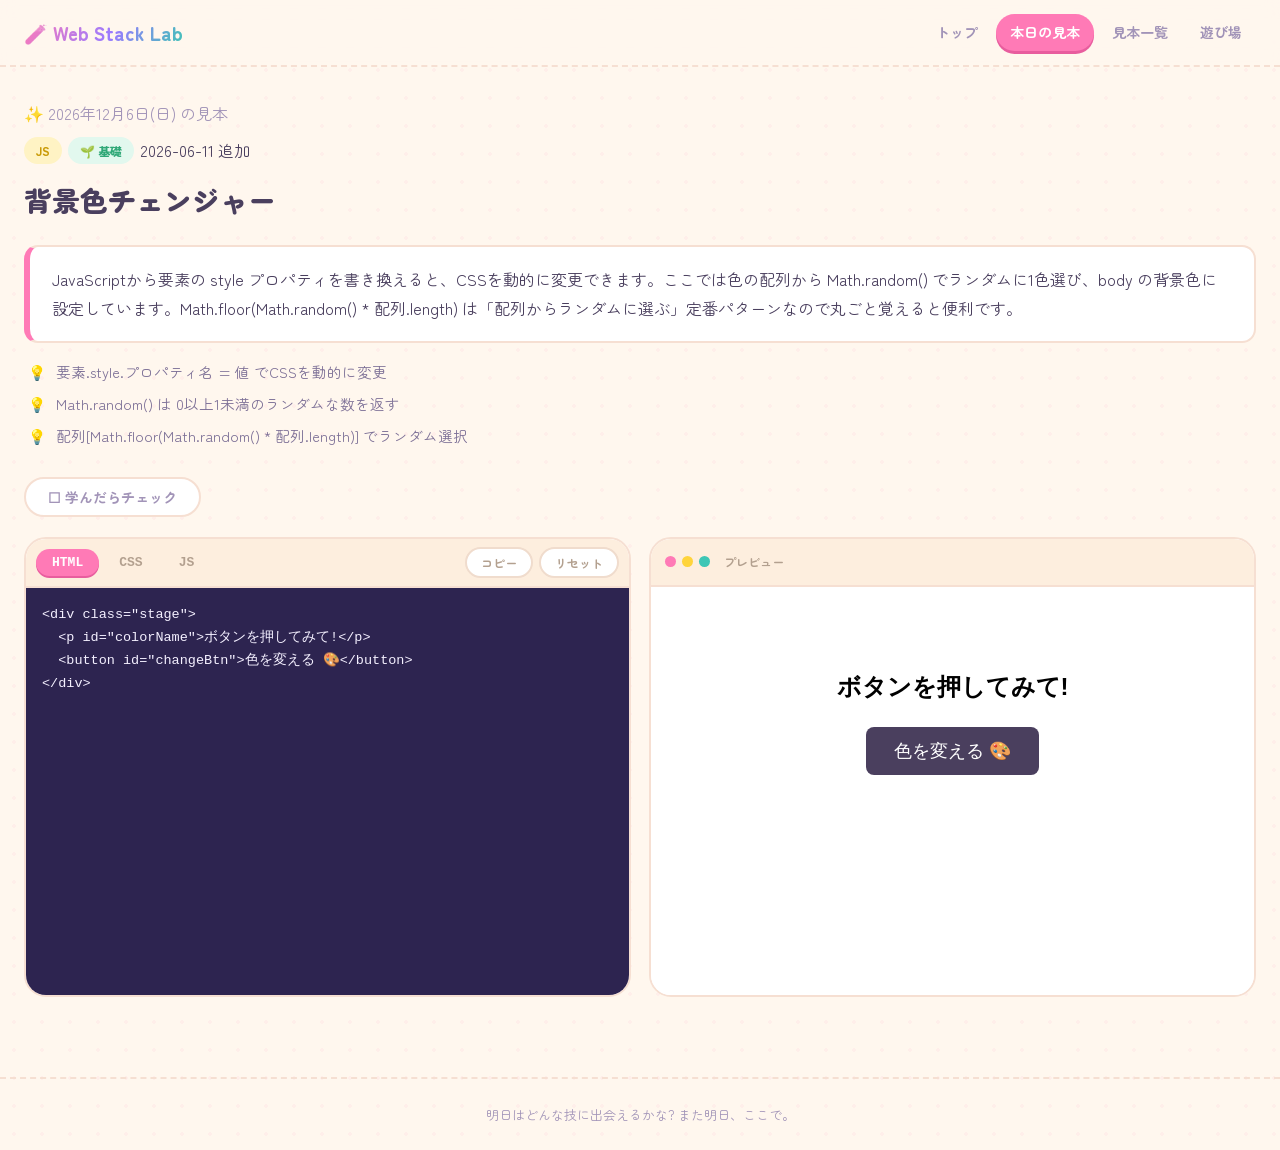
==== today.html @ 96b4cee0 "ADD:Webページ見本帳" ====
<!DOCTYPE html>
<html lang="ja">
<head>
  <meta charset="UTF-8">
  <meta name="viewport" content="width=device-width, initial-scale=1.0">
  <title>本日の見本 — Web Stack Lab</title>
  <link rel="stylesheet" href="css/style.css">
</head>
<body>
  <header class="site-header">
    <a class="site-logo" href="index.html">🧪 Web Stack Lab</a>
    <nav class="site-nav">
      <a href="index.html">トップ</a>
      <a href="today.html" class="is-current">本日の見本</a>
      <a href="samples.html">見本一覧</a>
      <a href="playground.html">遊び場</a>
    </nav>
  </header>

  <main class="page page-wide">
    <p class="page-lead" id="todayDate" style="margin-bottom: 8px;"></p>

    <div class="sample-head" id="sampleHead"></div>
    <p class="sample-description" id="sampleDescription"></p>
    <ul class="sample-points" id="samplePoints"></ul>

    <p style="margin: 0 0 20px;">
      <button class="learned-btn" id="learnedBtn"></button>
    </p>

    <div id="editor"></div>
  </main>

  <footer class="site-footer">
    明日はどんな技に出会えるかな? また明日、ここで。
  </footer>

  <script src="js/data.js"></script>
  <script src="js/editor.js"></script>
  <script src="js/sample-page.js"></script>
  <script>
    const now = new Date();
    const week = ["日", "月", "火", "水", "木", "金", "土"];
    document.getElementById("todayDate").textContent =
      `✨ ${now.getFullYear()}年${now.getMonth() + 1}月${now.getDate()}日(${week[now.getDay()]}) の見本`;

    renderSamplePage(getTodaysSample());
  </script>
</body>
</html>
---- css/style.css ----
/* =========================================================
 * Web Stack Lab 共通スタイル — キャンディポップテーマ 🍬
 * ---------------------------------------------------------
 * クリーム色の背景 × パステルカラー × まる文字。
 * CSS変数(:root)を書き換えるだけで全体の配色を変えられる。
 * ========================================================= */

@import url("https://fonts.googleapis.com/css2?family=Zen+Maru+Gothic:wght@500;700;900&family=Baloo+2:wght@600;800&display=swap");

:root {
  --bg: #fff7ee;
  --bg-soft: #fdeede;
  --bg-card: #ffffff;
  --border: #f6dfd2;
  --text: #4a3f5e;
  --text-dim: #a294b8;

  --pink: #ff7ab6;
  --orange: #ffa94d;
  --teal: #3ec6b5;
  --purple: #9a7bff;
  --yellow: #ffd43b;

  --accent: var(--pink);
  --accent-2: var(--purple);
  --accent-3: var(--teal);
  --gradient: linear-gradient(120deg, #ff7ab6, #9a7bff 55%, #3ec6b5);

  /* コードエディタは読みやすさ優先で夜色に */
  --code-bg: #2d2450;
  --code-text: #f4f0ff;

  --radius: 22px;
  --shadow: 0 10px 30px rgba(255, 122, 182, 0.18);
  --font: "Zen Maru Gothic", "Baloo 2", "Hiragino Maru Gothic ProN", "Yu Gothic UI", sans-serif;
  --font-mono: "SF Mono", "Menlo", "Consolas", monospace;
}

* {
  box-sizing: border-box;
}

body {
  margin: 0;
  background: var(--bg);
  /* うっすら水玉模様 */
  background-image: radial-gradient(rgba(255, 122, 182, 0.07) 2px, transparent 2px);
  background-size: 28px 28px;
  color: var(--text);
  font-family: var(--font);
  line-height: 1.8;
}

a {
  color: var(--purple);
}

/* ---------- ヘッダー ---------- */

.site-header {
  position: sticky;
  top: 0;
  z-index: 10;
  display: flex;
  align-items: center;
  justify-content: space-between;
  gap: 16px;
  padding: 14px 24px;
  background: rgba(255, 247, 238, 0.9);
  backdrop-filter: blur(8px);
  border-bottom: 2px dashed var(--border);
}

.site-logo {
  font-size: 19px;
  font-weight: 900;
  text-decoration: none;
  background: var(--gradient);
  -webkit-background-clip: text;
  background-clip: text;
  color: transparent;
  white-space: nowrap;
}

.site-nav {
  display: flex;
  gap: 4px;
  flex-wrap: wrap;
}

.site-nav a {
  color: var(--text-dim);
  text-decoration: none;
  font-size: 14px;
  font-weight: 700;
  padding: 6px 14px;
  border-radius: 999px;
  transition: color 0.2s, background 0.2s, transform 0.2s;
}

.site-nav a:hover {
  color: var(--pink);
  background: #fff;
  transform: rotate(-2deg);
}

.site-nav a.is-current {
  color: #fff;
  background: var(--pink);
  box-shadow: 0 3px 0 #e85d9e;
}

/* ---------- レイアウト ---------- */

.page {
  max-width: 1100px;
  margin: 0 auto;
  padding: 32px 24px 80px;
}

.page-wide {
  max-width: 1400px;
}

.page-title {
  font-size: 28px;
  font-weight: 900;
  margin: 0 0 4px;
}

.page-lead {
  color: var(--text-dim);
  margin: 0 0 28px;
}

/* ---------- トップページ ---------- */

.hero {
  position: relative;
  overflow: hidden;
  text-align: center;
  padding: 90px 24px 70px;
}

.hero h1 {
  font-size: clamp(32px, 6vw, 54px);
  font-weight: 900;
  margin: 0 0 16px;
  line-height: 1.35;
}

.hero h1 .gradient-text {
  background: var(--gradient);
  -webkit-background-clip: text;
  background-clip: text;
  color: transparent;
}

.hero p {
  color: var(--text-dim);
  font-size: 17px;
  max-width: 560px;
  margin: 0 auto 36px;
}

/* ぷかぷか浮かぶパステルの丸 */
.hero .blob {
  position: absolute;
  border-radius: 50%;
  opacity: 0.5;
  filter: blur(2px);
  pointer-events: none;
  animation: float 8s ease-in-out infinite;
}

.blob-1 { width: 150px; height: 150px; background: #ffd6ea; top: 40px;  left: 6%; }
.blob-2 { width: 110px; height: 110px; background: #d9f7f2; bottom: 60px; right: 8%; animation-delay: -3s; }
.blob-3 { width: 80px;  height: 80px;  background: #eee4ff; top: 30%; right: 20%; animation-delay: -6s; }

/* ゆらゆら浮かぶ絵文字の飾り */
.hero .deco {
  position: absolute;
  font-size: 30px;
  pointer-events: none;
  animation: float 6s ease-in-out infinite;
}

.deco-1 { top: 18%; left: 14%; animation-delay: -1s; }
.deco-2 { top: 12%; right: 16%; animation-delay: -2.5s; font-size: 24px; }
.deco-3 { bottom: 20%; left: 22%; animation-delay: -4s; font-size: 26px; }
.deco-4 { bottom: 26%; right: 12%; animation-delay: -5s; }

@keyframes float {
  0%, 100% { transform: translateY(0) rotate(-4deg); }
  50%      { transform: translateY(-22px) rotate(5deg); }
}

.hero-buttons {
  display: flex;
  gap: 16px;
  justify-content: center;
  flex-wrap: wrap;
}

/* キャンディ風ぷにぷにボタン */
.btn {
  display: inline-block;
  font-family: var(--font);
  font-size: 16px;
  font-weight: 800;
  text-decoration: none;
  padding: 14px 32px;
  border-radius: 999px;
  border: none;
  cursor: pointer;
  transition: transform 0.15s ease, box-shadow 0.15s ease;
}

.btn-primary {
  color: white;
  background: linear-gradient(120deg, #ff7ab6, #ff9ecb);
  box-shadow: 0 5px 0 #e85d9e;
}

.btn-secondary {
  color: var(--purple);
  background: #fff;
  border: 2px solid #e5d9ff;
  box-shadow: 0 5px 0 #e5d9ff;
}

.btn:hover {
  transform: translateY(-3px);
}

.btn:active {
  transform: translateY(2px);
  box-shadow: 0 2px 0 #e85d9e;
}

.btn-secondary:active {
  box-shadow: 0 2px 0 #e5d9ff;
}

/* トップの説明セクション */
.features {
  display: grid;
  grid-template-columns: repeat(auto-fit, minmax(240px, 1fr));
  gap: 20px;
  margin-top: 24px;
}

.feature {
  background: var(--bg-card);
  border: 2px solid var(--border);
  border-radius: var(--radius);
  padding: 24px;
  transition: transform 0.25s ease, box-shadow 0.25s ease;
}

.feature:hover {
  transform: translateY(-5px) rotate(-1deg);
  box-shadow: var(--shadow);
}

.feature .icon {
  font-size: 32px;
}

.feature h3 {
  margin: 10px 0 6px;
  font-size: 17px;
  font-weight: 800;
}

.feature p {
  margin: 0;
  color: var(--text-dim);
  font-size: 14px;
}

/* 学習進捗 */
.progress-box {
  margin-top: 48px;
  background: var(--bg-card);
  border: 2px solid var(--border);
  border-radius: var(--radius);
  padding: 24px;
  text-align: center;
}

.progress-box h2 {
  margin: 0 0 8px;
  font-size: 18px;
  font-weight: 800;
}

.progress-bar {
  height: 14px;
  background: var(--bg-soft);
  border-radius: 999px;
  overflow: hidden;
  margin: 12px auto;
  max-width: 480px;
}

.progress-fill {
  height: 100%;
  background: var(--gradient);
  border-radius: 999px;
  transition: width 0.6s ease;
}

.progress-text {
  color: var(--text-dim);
  font-size: 14px;
  margin: 0;
}

/* ---------- カード一覧 ---------- */

.filter-bar {
  display: flex;
  align-items: center;
  gap: 8px;
  flex-wrap: wrap;
  margin-bottom: 12px;
}

.filter-label {
  font-size: 13px;
  font-weight: 700;
  color: var(--text-dim);
  min-width: 74px;
}

.filter-bar:last-of-type {
  margin-bottom: 26px;
}

.filter-btn {
  font-family: var(--font);
  font-size: 14px;
  font-weight: 700;
  padding: 7px 18px;
  border-radius: 999px;
  border: 2px solid var(--border);
  background: #fff;
  color: var(--text-dim);
  cursor: pointer;
  transition: all 0.2s;
}

.filter-btn:hover {
  color: var(--pink);
  border-color: var(--pink);
  transform: rotate(-2deg);
}

.filter-btn.is-active {
  background: var(--pink);
  border-color: var(--pink);
  color: white;
  box-shadow: 0 3px 0 #e85d9e;
}

.result-count {
  color: var(--text-dim);
  font-size: 13px;
  margin: 0 0 16px;
}

.card-grid {
  display: grid;
  grid-template-columns: repeat(auto-fill, minmax(280px, 1fr));
  gap: 20px;
}

.sample-card {
  display: flex;
  flex-direction: column;
  background: var(--bg-card);
  border: 2px solid var(--border);
  border-radius: var(--radius);
  padding: 22px;
  text-decoration: none;
  color: var(--text);
  transition: transform 0.25s ease, border-color 0.25s ease, box-shadow 0.25s ease;
}

.sample-card:hover {
  transform: translateY(-6px) rotate(-1deg);
  border-color: #ffc4de;
  box-shadow: var(--shadow);
}

.sample-card .card-meta {
  display: flex;
  align-items: center;
  gap: 6px;
  flex-wrap: wrap;
  margin-bottom: 12px;
}

.sample-card h2 {
  font-size: 17px;
  font-weight: 800;
  margin: 0 0 8px;
  line-height: 1.5;
}

.sample-card p {
  margin: 0;
  color: var(--text-dim);
  font-size: 14px;
  flex: 1;
}

.sample-card .card-date {
  margin-top: 14px;
  font-size: 12px;
  color: var(--text-dim);
}

.badge {
  font-size: 12px;
  font-weight: 800;
  padding: 3px 12px;
  border-radius: 999px;
}

.badge-HTML { background: #ffe8d1; color: #e8743c; }
.badge-CSS  { background: #d9f2ff; color: #2f9dc9; }
.badge-JS   { background: #fff3c4; color: #c99a06; }

.badge-level {
  background: #e2f8ee;
  color: #2fa877;
}

.badge-level-advanced {
  background: #ece4ff;
  color: #8464e8;
}

.badge-new {
  background: var(--gradient);
  color: #fff;
}

.badge-learned {
  background: #e2f8ee;
  color: #2fa877;
}

/* ---------- 見本詳細 / 本日の見本 ---------- */

.sample-head {
  margin-bottom: 20px;
}

.sample-head .card-meta {
  display: flex;
  align-items: center;
  gap: 6px;
  flex-wrap: wrap;
  margin-bottom: 10px;
}

.sample-description {
  background: #fff;
  border: 2px solid var(--border);
  border-left: 6px solid var(--pink);
  border-radius: 14px;
  padding: 18px 22px;
  margin: 0 0 16px;
  color: var(--text);
}

.sample-points {
  margin: 0 0 28px;
  padding: 0 0 0 4px;
  list-style: none;
}

.sample-points li {
  padding-left: 28px;
  position: relative;
  margin-bottom: 6px;
  color: #7c6f96;
  font-size: 14.5px;
}

.sample-points li::before {
  content: "💡";
  position: absolute;
  left: 0;
}

.learned-btn {
  font-family: var(--font);
  font-size: 14px;
  font-weight: 700;
  padding: 8px 22px;
  border-radius: 999px;
  border: 2px solid var(--border);
  background: #fff;
  color: var(--text-dim);
  cursor: pointer;
  transition: all 0.2s;
}

.learned-btn:hover {
  border-color: #2fa877;
  color: #2fa877;
}

.learned-btn.is-learned {
  background: #e2f8ee;
  border-color: #2fa877;
  color: #2fa877;
  box-shadow: 0 3px 0 #bfe9d6;
}

/* ---------- エディタ + プレビュー ---------- */

.editor-wrap {
  display: grid;
  grid-template-columns: 1fr 1fr;
  gap: 18px;
  align-items: stretch;
}

.editor-pane,
.preview-pane {
  display: flex;
  flex-direction: column;
  background: var(--bg-card);
  border: 2px solid var(--border);
  border-radius: var(--radius);
  overflow: hidden;
  min-height: 460px;
}

.editor-toolbar {
  display: flex;
  align-items: center;
  justify-content: space-between;
  padding: 8px 10px;
  border-bottom: 2px solid var(--border);
  background: var(--bg-soft);
}

.editor-tabs {
  display: flex;
  gap: 4px;
}

.editor-tab {
  font-size: 13px;
  font-weight: 700;
  font-family: var(--font-mono);
  padding: 6px 16px;
  border: none;
  border-radius: 999px;
  background: transparent;
  color: #b3a08f;
  cursor: pointer;
  transition: all 0.15s;
}

.editor-tab:hover {
  color: var(--pink);
}

.editor-tab.is-active {
  background: var(--pink);
  color: white;
  box-shadow: 0 2px 0 #e85d9e;
}

.editor-actions {
  display: flex;
  gap: 6px;
}

.editor-action {
  font-family: var(--font);
  font-size: 12px;
  font-weight: 700;
  padding: 5px 14px;
  border: 2px solid #f0dccd;
  border-radius: 999px;
  background: #fff;
  color: #b3a08f;
  cursor: pointer;
  transition: all 0.15s;
}

.editor-action:hover {
  color: var(--pink);
  border-color: var(--pink);
}

.editor-area {
  flex: 1;
  width: 100%;
  resize: none;
  border: none;
  outline: none;
  padding: 16px;
  background: var(--code-bg);
  color: var(--code-text);
  caret-color: var(--pink);
  font-family: var(--font-mono);
  font-size: 13.5px;
  line-height: 1.7;
  tab-size: 2;
}

.editor-area.is-hidden {
  display: none;
}

.preview-toolbar {
  display: flex;
  align-items: center;
  gap: 6px;
  padding: 12px 14px;
  border-bottom: 2px solid var(--border);
  background: var(--bg-soft);
}

.preview-dot {
  width: 11px;
  height: 11px;
  border-radius: 50%;
}

.preview-dot:nth-child(1) { background: var(--pink); }
.preview-dot:nth-child(2) { background: var(--yellow); }
.preview-dot:nth-child(3) { background: var(--teal); }

.preview-label {
  margin-left: 8px;
  font-size: 12px;
  font-weight: 700;
  color: #b3a08f;
}

.preview-frame {
  flex: 1;
  width: 100%;
  border: none;
  background: white;
}

/* ---------- 遊び場 ---------- */

.playground-controls {
  display: flex;
  align-items: center;
  gap: 10px;
  flex-wrap: wrap;
  background: var(--bg-card);
  border: 2px solid var(--border);
  border-radius: var(--radius);
  padding: 14px 18px;
  margin-bottom: 18px;
}

.playground-controls label {
  font-size: 14px;
  font-weight: 700;
  color: var(--text-dim);
}

.playground-controls select {
  font-family: var(--font);
  font-size: 14px;
  padding: 8px 12px;
  border-radius: 12px;
  border: 2px solid var(--border);
  background: #fff;
  color: var(--text);
  max-width: 320px;
}

.playground-controls .spacer {
  flex: 1;
}

.control-btn {
  font-family: var(--font);
  font-size: 13px;
  font-weight: 800;
  padding: 8px 18px;
  border-radius: 999px;
  border: 2px solid var(--purple);
  background: #fff;
  color: var(--purple);
  cursor: pointer;
  transition: all 0.2s;
}

.control-btn:hover {
  background: var(--purple);
  color: white;
  transform: rotate(-2deg);
}

.control-btn.is-danger {
  border-color: #ff8f8f;
  color: #f36c6c;
}

.control-btn.is-danger:hover {
  background: #ff8f8f;
  color: white;
}

.save-status {
  font-size: 12px;
  color: var(--text-dim);
}

/* ---------- フッター ---------- */

.site-footer {
  text-align: center;
  color: var(--text-dim);
  font-size: 13px;
  padding: 24px;
  border-top: 2px dashed var(--border);
}

/* ---------- レスポンシブ ---------- */

@media (max-width: 860px) {
  .editor-wrap {
    grid-template-columns: 1fr;
  }

  .editor-pane,
  .preview-pane {
    min-height: 340px;
  }

  .hero {
    padding: 60px 20px 50px;
  }

  .hero .deco {
    font-size: 22px;
  }
}
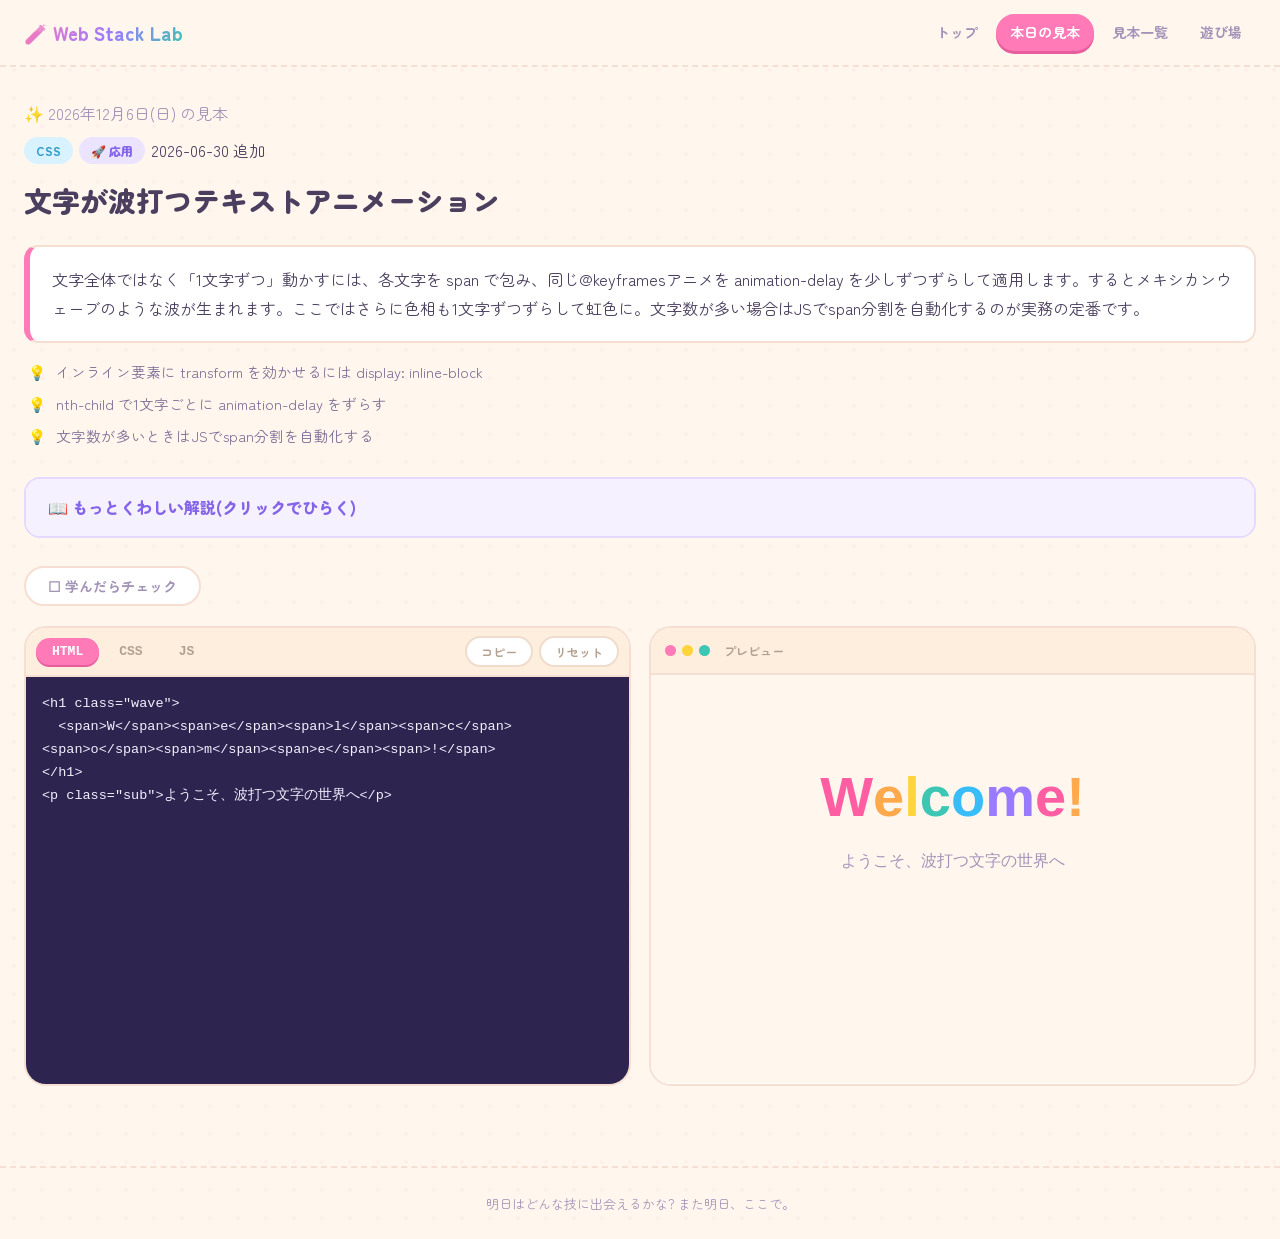
==== commit 183aba65: "ADD*新規追加" ====
--- a/today.html
+++ b/today.html
@@ -23,6 +23,7 @@
     <div class="sample-head" id="sampleHead"></div>
     <p class="sample-description" id="sampleDescription"></p>
     <ul class="sample-points" id="samplePoints"></ul>
+    <div id="sampleDetail"></div>
 
     <p style="margin: 0 0 20px;">
       <button class="learned-btn" id="learnedBtn"></button>
@@ -36,6 +37,7 @@
   </footer>
 
   <script src="js/data.js"></script>
+  <script src="js/details.js"></script>
   <script src="js/editor.js"></script>
   <script src="js/sample-page.js"></script>
   <script>
--- a/css/style.css
+++ b/css/style.css
@@ -495,6 +495,73 @@
   content: "💡";
   position: absolute;
   left: 0;
+}
+
+/* もっとくわしい解説アコーディオン */
+.deep-dive {
+  background: #fff;
+  border: 2px solid #e5d9ff;
+  border-radius: 16px;
+  margin: 0 0 28px;
+  overflow: hidden;
+}
+
+.deep-dive summary {
+  cursor: pointer;
+  padding: 14px 22px;
+  font-weight: 800;
+  color: #8464e8;
+  background: #f6f1ff;
+  transition: background 0.2s;
+  list-style-position: outside;
+}
+
+.deep-dive summary:hover {
+  background: #eee4ff;
+}
+
+.deep-dive[open] summary {
+  border-bottom: 2px dashed #e5d9ff;
+}
+
+.deep-dive-body {
+  padding: 4px 26px 20px;
+  font-size: 14.5px;
+  line-height: 1.9;
+}
+
+.deep-dive-body h4 {
+  margin: 20px 0 6px;
+  font-size: 15px;
+  color: #c2447e;
+}
+
+.deep-dive-body h4::before {
+  content: "🍭 ";
+}
+
+.deep-dive-body p {
+  margin: 0 0 10px;
+  color: #5d5375;
+}
+
+.deep-dive-body ul {
+  margin: 0 0 10px;
+  padding-left: 22px;
+  color: #5d5375;
+}
+
+.deep-dive-body li {
+  margin-bottom: 4px;
+}
+
+.deep-dive-body code {
+  background: #f3edff;
+  color: #8464e8;
+  padding: 1px 7px;
+  border-radius: 6px;
+  font-size: 12.5px;
+  font-family: var(--font-mono);
 }
 
 .learned-btn {
